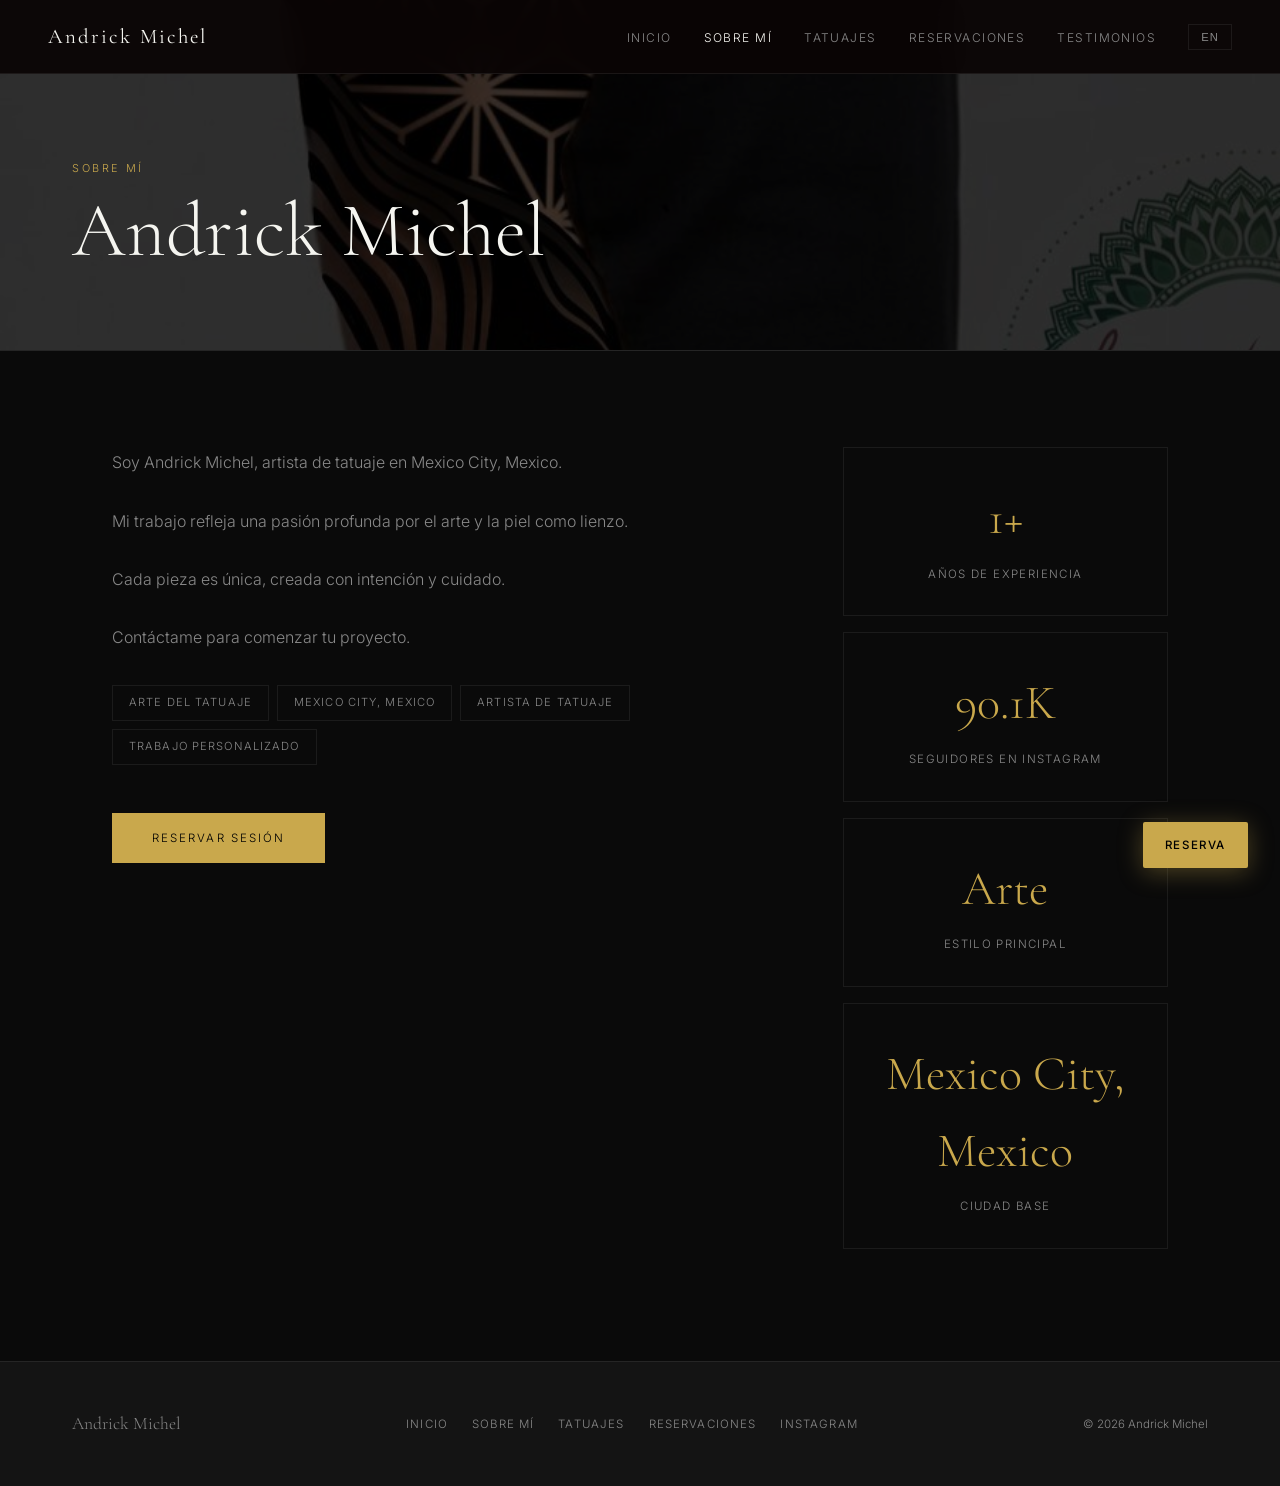
==== about.html @ 080f7cbf "Signature: deploy about.html" ====
<!DOCTYPE html>
<html lang="es">
<head>
  <meta charset="UTF-8">
  <meta name="viewport" content="width=device-width, initial-scale=1.0">
  <title>Sobre M&#xed; &#x2014; Andrick Michel | Tattoo Artist Mexico City, Mexico</title>
  <meta name="description" content="Soy Andrick Michel, artista de tatuaje en Mexico City, Mexico.">
  <link rel="canonical" href="https://bayouwebstudio.github.io/alieninkspiral/about.html">
  <meta property="og:title" content="Sobre M&#xed; &#x2014; Andrick Michel">
  <meta property="og:description" content="Soy Andrick Michel, artista de tatuaje en Mexico City, Mexico.">
  <meta property="og:image" content="https://raw.githubusercontent.com/BayouWebStudio/alieninkspiral/main/img/2.jpg">
  <meta property="og:url" content="https://bayouwebstudio.github.io/alieninkspiral/about.html">
  <meta property="og:type" content="website">
  <link rel="preconnect" href="https://fonts.googleapis.com">
  <link rel="preconnect" href="https://fonts.gstatic.com" crossorigin>
  <link href="https://fonts.googleapis.com/css2?family=Cormorant+Garamond:ital,wght@0,300;0,400;0,600;1,300;1,400&family=Inter:wght@300;400;500&display=swap" rel="stylesheet">
  <style>
    
    :root {
      --black: #0a0a0a;
      --charcoal: #141414;
      --gold: #C9A84C;
      --white: #f5f5f0;
      --dim: #888;
      --border: rgba(255,255,255,0.07);
    }
    *, *::before, *::after { box-sizing: border-box; margin: 0; padding: 0; }
    html { scroll-behavior: smooth; }
    body {
      background: var(--black);
      color: var(--white);
      font-family: 'Inter', sans-serif;
      font-weight: 300;
      line-height: 1.6;
      overflow-x: hidden;
    }
    /* NAV */
    nav {
      position: fixed; top: 0; left: 0; right: 0; z-index: 100;
      display: flex; align-items: center; justify-content: space-between;
      padding: 20px 48px;
      background: rgba(10,5,5,0.92);
      backdrop-filter: blur(12px);
      border-bottom: 1px solid var(--border);
    }
    .nav-logo {
      font-family: 'Cormorant Garamond', Georgia, serif;
      font-size: 1.3rem;
      font-weight: 400;
      letter-spacing: 0.1em;
      color: var(--white);
      text-decoration: none;
    }
    .nav-links { display: flex; gap: 32px; list-style: none; align-items: center; }
    .nav-links a {
      color: var(--dim);
      text-decoration: none;
      font-size: 0.75rem;
      letter-spacing: 0.12em;
      text-transform: uppercase;
      transition: color 0.2s;
    }
    .nav-links a:hover, .nav-links a.active { color: var(--white); }
    .lang-toggle {
      background: none;
      border: 1px solid var(--border);
      color: var(--dim);
      font-size: 0.7rem;
      letter-spacing: 0.1em;
      text-transform: uppercase;
      padding: 6px 12px;
      cursor: pointer;
      transition: all 0.2s;
    }
    .lang-toggle:hover { border-color: var(--gold); color: var(--gold); }
    .hamburger { display: none; background: none; border: none; cursor: pointer; padding: 4px; }
    .hamburger span { display: block; width: 22px; height: 1px; background: var(--white); margin: 5px 0; transition: all 0.3s; }
    .hamburger.open span:nth-child(1) { transform: rotate(45deg) translate(4px, 4px); }
    .hamburger.open span:nth-child(2) { opacity: 0; }
    .hamburger.open span:nth-child(3) { transform: rotate(-45deg) translate(4px, -4px); }
    .mobile-menu {
      display: none; position: fixed; top: 65px; left: 0; right: 0; z-index: 99;
      background: var(--charcoal); padding: 24px 48px; border-bottom: 1px solid var(--border);
    }
    .mobile-menu.open { display: block; }
    .mobile-menu a { display: block; color: var(--white); text-decoration: none; font-size: 0.85rem; letter-spacing: 0.1em; text-transform: uppercase; padding: 12px 0; border-bottom: 1px solid var(--border); }
    /* FLOATING BOOK */
    .book-float {
      position: fixed; bottom: 32px; right: 32px; z-index: 200;
      background: var(--gold); color: #000;
      font-family: 'Inter', sans-serif;
      font-size: 0.72rem; font-weight: 500; letter-spacing: 0.14em; text-transform: uppercase;
      text-decoration: none; padding: 14px 22px; border-radius: 2px;
      box-shadow: 0 4px 24px rgba(201,168,76,0.35);
      transition: transform 0.2s, box-shadow 0.2s;
    }
    .book-float:hover { transform: translateY(-2px); box-shadow: 0 8px 32px rgba(201,168,76,0.5); }
    /* FADE-UP ANIMATIONS */
    .fade-up { opacity: 0; transform: translateY(28px); transition: opacity 0.7s ease, transform 0.7s ease; }
    .fade-up.visible { opacity: 1; transform: translateY(0); }
    /* FOOTER */
    footer {
      background: var(--charcoal); padding: 48px 72px;
      border-top: 1px solid var(--border);
      display: flex; justify-content: space-between; align-items: center;
    }
    .footer-logo { font-family: 'Cormorant Garamond', Georgia, serif; font-size: 1.1rem; color: var(--dim); }
    .footer-links { display: flex; gap: 24px; }
    .footer-links a { color: var(--dim); text-decoration: none; font-size: 0.72rem; letter-spacing: 0.1em; text-transform: uppercase; transition: color 0.2s; }
    .footer-links a:hover { color: var(--white); }
    .footer-copy { color: var(--dim); font-size: 0.72rem; }
    /* SHARED */
    .section-label { font-size: 0.68rem; letter-spacing: 0.24em; text-transform: uppercase; color: var(--gold); margin-bottom: 16px; }
    h2 {
      font-family: 'Cormorant Garamond', Georgia, serif;
      font-size: clamp(2rem, 4vw, 3.2rem);
      font-weight: 400; line-height: 1.1; margin-bottom: 24px;
    }
    .btn-gold {
      display: inline-block; background: var(--gold); color: #000;
      text-decoration: none; font-size: 0.72rem; letter-spacing: 0.18em;
      text-transform: uppercase; padding: 16px 40px;
      transition: opacity 0.2s;
    }
    .btn-gold:hover { opacity: 0.88; }
    .btn-outline {
      display: inline-block; border: 1px solid var(--border); color: var(--white);
      text-decoration: none; font-size: 0.72rem; letter-spacing: 0.18em;
      text-transform: uppercase; padding: 14px 36px;
      transition: border-color 0.2s, color 0.2s;
    }
    .btn-outline:hover { border-color: var(--gold); color: var(--gold); }
    /* MOBILE */
    @media (max-width: 900px) {
      nav { padding: 18px 24px; } .nav-links { display: none; } .hamburger { display: block; }
      footer { flex-direction: column; gap: 24px; padding: 40px 24px; text-align: center; }
    }
    @media (max-width: 600px) {
      footer { padding: 32px 20px; }
    }
  
    .page-hero { padding: 160px 72px 80px; background: var(--charcoal); border-bottom: 1px solid var(--border); position: relative; overflow: hidden; }
    .page-hero-bg { position: absolute; inset: 0; background-image: url('img/2.jpg'); background-size: cover; background-position: center; filter: brightness(0.25); }
    .page-hero-content { position: relative; z-index: 2; }
    .page-eyebrow { font-size: 0.68rem; letter-spacing: 0.24em; text-transform: uppercase; color: var(--gold); margin-bottom: 16px; }
    h1 { font-family: 'Cormorant Garamond', Georgia, serif; font-size: clamp(3rem, 6vw, 5rem); font-weight: 300; line-height: 1; }
    .about-body { padding: 96px 72px; max-width: 1200px; margin: 0 auto; }
    .about-layout { display: grid; grid-template-columns: 2fr 1fr; gap: 80px; align-items: start; }
    .bio-section p { color: var(--dim); line-height: 1.9; margin-bottom: 28px; font-size: 1rem; }
    .stats-section { position: sticky; top: 100px; }
    .stat-card { border: 1px solid var(--border); padding: 32px; margin-bottom: 16px; text-align: center; }
    .stat-big { font-family: 'Cormorant Garamond', Georgia, serif; font-size: 3rem; font-weight: 300; color: var(--gold); }
    .stat-small { font-size: 0.72rem; color: var(--dim); letter-spacing: 0.12em; text-transform: uppercase; margin-top: 8px; }
    .specialty-tags { display: flex; flex-wrap: wrap; gap: 8px; margin-top: 32px; }
    .tag { border: 1px solid var(--border); color: var(--dim); font-size: 0.7rem; letter-spacing: 0.1em; text-transform: uppercase; padding: 8px 16px; }
    @media (max-width: 900px) {
      .page-hero { padding: 120px 24px 60px; }
      .about-body { padding: 60px 24px; }
      .about-layout { grid-template-columns: 1fr; gap: 48px; }
      .stats-section { position: static; }
    }
  </style>
</head>
<body>
  
  <nav>
    <a href="./index.html" class="nav-logo">Andrick Michel</a>
    <ul class="nav-links">
      <li><a href="./index.html" 
        data-en="Inicio" data-es="Inicio">Inicio</a></li>
      <li><a href="./about.html" class="active"
        data-en="About" data-es="Sobre M&#xed;">Sobre M&#xed;</a></li>
      <li><a href="./tattoos.html" 
        data-en="Tattoos" data-es="Tatuajes">Tatuajes</a></li>
      <li><a href="./booking.html" 
        data-en="Booking" data-es="Reservaciones">Reservaciones</a></li>
      <li><a href="./testimonials.html" 
        data-en="Reviews" data-es="Testimonios">Testimonios</a></li>
      <li><button class="lang-toggle" onclick="toggleLang()">EN</button></li>
    </ul>
    <button class="hamburger" aria-label="Menu" onclick="this.classList.toggle('open');document.querySelector('.mobile-menu').classList.toggle('open')">
      <span></span><span></span><span></span>
    </button>
  </nav>
  <div class="mobile-menu">
    <a href="./index.html" data-en="Home" data-es="Inicio">Inicio</a>
    <a href="./about.html" data-en="About" data-es="Sobre M&#xed;">Sobre M&#xed;</a>
    <a href="./tattoos.html" data-en="Tattoos" data-es="Tatuajes">Tatuajes</a>
    <a href="./booking.html" data-en="Booking" data-es="Reservaciones">Reservaciones</a>
    <a href="./testimonials.html" data-en="Reviews" data-es="Testimonios">Testimonios</a>
  </div>
  <a href="./booking.html" class="book-float">Reserva</a>

  <section class="page-hero">
    <div class="page-hero-bg"></div>
    <div class="page-hero-content">
      <p class="page-eyebrow fade-up" data-en="About" data-es="Sobre M&#xed;">Sobre M&#xed;</p>
      <h1 class="fade-up">Andrick Michel</h1>
    </div>
  </section>

  <div class="about-body">
    <div class="about-layout">
      <div class="bio-section">
        <p class="fade-up">Soy Andrick Michel, artista de tatuaje en Mexico City, Mexico.</p>
        <p class="fade-up">Mi trabajo refleja una pasi&#xf3;n profunda por el arte y la piel como lienzo.</p>
        <p class="fade-up">Cada pieza es &#xfa;nica, creada con intenci&#xf3;n y cuidado.</p>
        <p class="fade-up">Cont&#xe1;ctame para comenzar tu proyecto.</p>
        <div class="specialty-tags fade-up">
          <span class="tag">Arte del Tatuaje</span>
          <span class="tag">Mexico City, Mexico</span>
          <span class="tag" data-en="Tattoo Artist" data-es="Artista de Tatuaje">Artista de Tatuaje</span>
          <span class="tag" data-en="Custom Work" data-es="Trabajo Personalizado">Trabajo Personalizado</span>
        </div>
        <a href="./booking.html" class="btn-gold" style="margin-top:48px;" data-en="Reservar Sesi&#xf3;n" data-es="Reservar Sesi&#xf3;n">Reservar Sesi&#xf3;n</a>
      </div>
      <div class="stats-section">
        <div class="stat-card fade-up">
          <div class="stat-big">1+</div>
          <div class="stat-small" data-en="Years of Experience" data-es="A&#xf1;os de Experiencia">A&#xf1;os de Experiencia</div>
        </div>
        <div class="stat-card fade-up">
          <div class="stat-big">90.1K</div>
          <div class="stat-small" data-en="Instagram Followers" data-es="Seguidores en Instagram">Seguidores en Instagram</div>
        </div>
        <div class="stat-card fade-up">
          <div class="stat-big">Arte</div>
          <div class="stat-small" data-en="Primary Style" data-es="Estilo Principal">Estilo Principal</div>
        </div>
        <div class="stat-card fade-up">
          <div class="stat-big">Mexico City, Mexico</div>
          <div class="stat-small" data-en="Base City" data-es="Ciudad Base">Ciudad Base</div>
        </div>
      </div>
    </div>
  </div>

  
  <footer>
    <div class="footer-logo">Andrick Michel</div>
    <div class="footer-links">
      <a href="./index.html">Inicio</a>
      <a href="./about.html">Sobre M&#xed;</a>
      <a href="./tattoos.html">Tatuajes</a>
      <a href="./booking.html">Reservaciones</a>
      <a href="https://www.instagram.com/alieninkspiral" target="_blank" rel="noopener">Instagram</a>
      
    </div>
    <div class="footer-copy">&#xa9; 2026 Andrick Michel</div>
  </footer>
  
  <script>
    const LANG = { default: 'es', current: 'es' };
    function toggleLang() {
      LANG.current = LANG.current === 'es' ? 'en' : 'es';
      document.querySelectorAll('[data-es][data-en]').forEach(el => {
        el.textContent = el.getAttribute('data-' + LANG.current) || el.textContent;
      });
      document.querySelectorAll('[data-es-href][data-en-href]').forEach(el => {
        el.setAttribute('href', el.getAttribute('data-' + LANG.current + '-href') || el.getAttribute('href'));
      });
    }
    // Fade-up on scroll
    const obs = new IntersectionObserver((entries) => {
      entries.forEach(e => { if (e.isIntersecting) { e.target.classList.add('visible'); obs.unobserve(e.target); } });
    }, { threshold: 0.12 });
    document.querySelectorAll('.fade-up').forEach(el => obs.observe(el));
  </script>
</body>
</html>
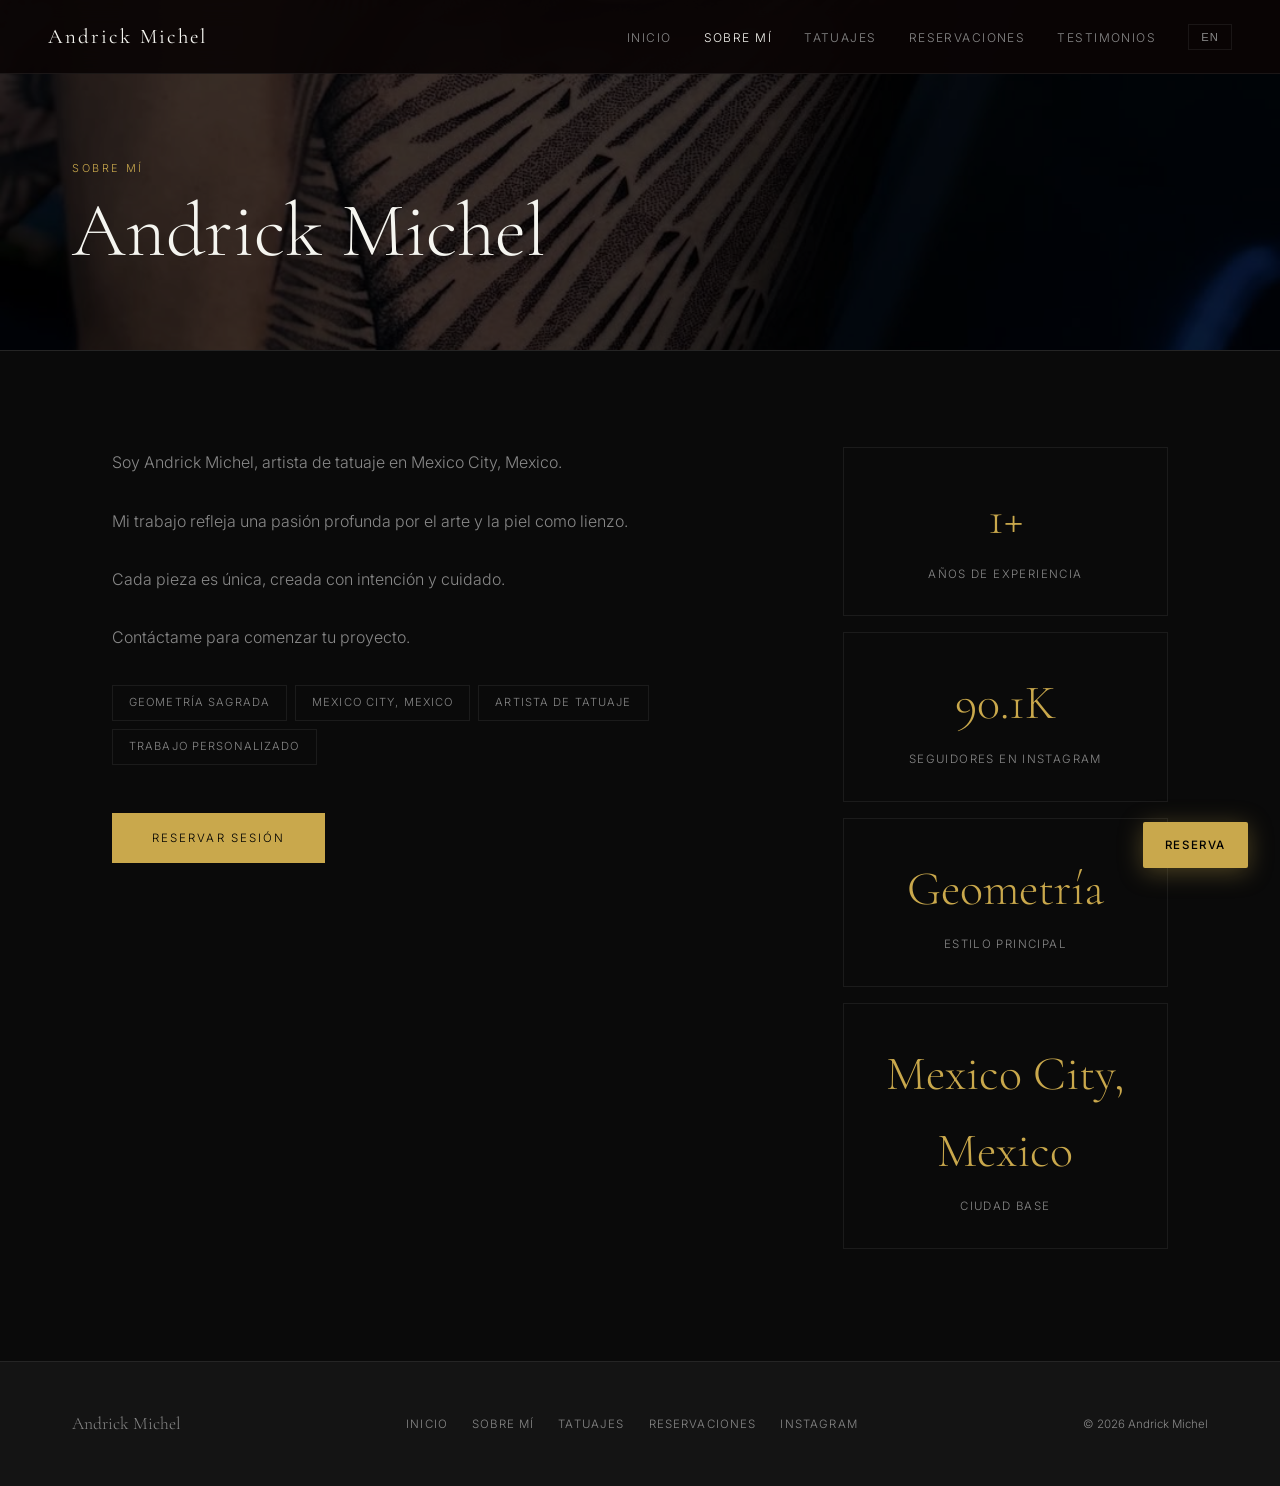
==== commit 5e2468be: "Signature: deploy about.html" ====
--- a/about.html
+++ b/about.html
@@ -207,7 +207,7 @@
         <p class="fade-up">Cada pieza es &#xfa;nica, creada con intenci&#xf3;n y cuidado.</p>
         <p class="fade-up">Cont&#xe1;ctame para comenzar tu proyecto.</p>
         <div class="specialty-tags fade-up">
-          <span class="tag">Arte del Tatuaje</span>
+          <span class="tag">Geometr&#xed;a Sagrada</span>
           <span class="tag">Mexico City, Mexico</span>
           <span class="tag" data-en="Tattoo Artist" data-es="Artista de Tatuaje">Artista de Tatuaje</span>
           <span class="tag" data-en="Custom Work" data-es="Trabajo Personalizado">Trabajo Personalizado</span>
@@ -224,7 +224,7 @@
           <div class="stat-small" data-en="Instagram Followers" data-es="Seguidores en Instagram">Seguidores en Instagram</div>
         </div>
         <div class="stat-card fade-up">
-          <div class="stat-big">Arte</div>
+          <div class="stat-big">Geometr&#xed;a</div>
           <div class="stat-small" data-en="Primary Style" data-es="Estilo Principal">Estilo Principal</div>
         </div>
         <div class="stat-card fade-up">
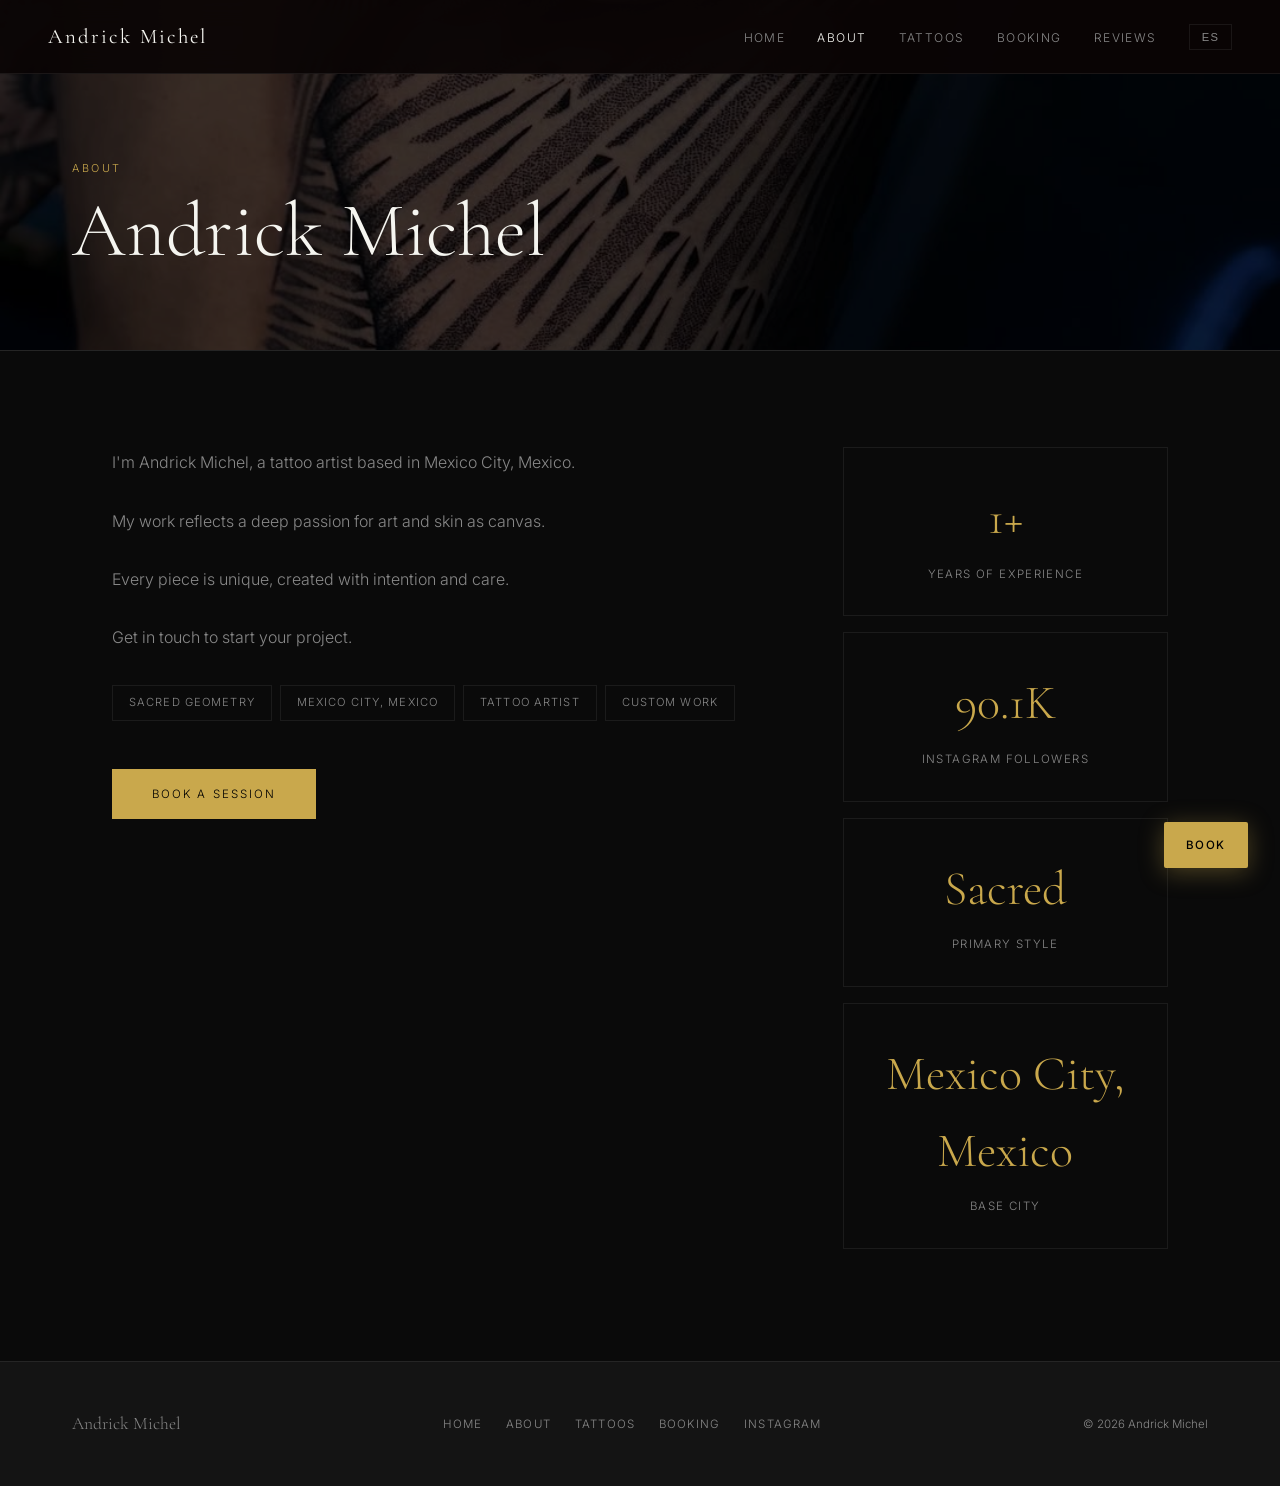
==== commit 9235c9e8: "Signature: deploy about.html" ====
--- a/about.html
+++ b/about.html
@@ -1,13 +1,13 @@
 <!DOCTYPE html>
-<html lang="es">
+<html lang="en">
 <head>
   <meta charset="UTF-8">
   <meta name="viewport" content="width=device-width, initial-scale=1.0">
-  <title>Sobre M&#xed; &#x2014; Andrick Michel | Tattoo Artist Mexico City, Mexico</title>
-  <meta name="description" content="Soy Andrick Michel, artista de tatuaje en Mexico City, Mexico.">
+  <title>About &#x2014; Andrick Michel | Tattoo Artist Mexico City, Mexico</title>
+  <meta name="description" content="I'm Andrick Michel, a tattoo artist based in Mexico City, Mexico.">
   <link rel="canonical" href="https://bayouwebstudio.github.io/alieninkspiral/about.html">
-  <meta property="og:title" content="Sobre M&#xed; &#x2014; Andrick Michel">
-  <meta property="og:description" content="Soy Andrick Michel, artista de tatuaje en Mexico City, Mexico.">
+  <meta property="og:title" content="About &#x2014; Andrick Michel">
+  <meta property="og:description" content="I'm Andrick Michel, a tattoo artist based in Mexico City, Mexico.">
   <meta property="og:image" content="https://raw.githubusercontent.com/BayouWebStudio/alieninkspiral/main/img/2.jpg">
   <meta property="og:url" content="https://bayouwebstudio.github.io/alieninkspiral/about.html">
   <meta property="og:type" content="website">
@@ -167,34 +167,34 @@
     <a href="./index.html" class="nav-logo">Andrick Michel</a>
     <ul class="nav-links">
       <li><a href="./index.html" 
-        data-en="Inicio" data-es="Inicio">Inicio</a></li>
+        data-en="Home" data-es="Home">Home</a></li>
       <li><a href="./about.html" class="active"
-        data-en="About" data-es="Sobre M&#xed;">Sobre M&#xed;</a></li>
+        data-en="About" data-es="Sobre M&#xed;">About</a></li>
       <li><a href="./tattoos.html" 
-        data-en="Tattoos" data-es="Tatuajes">Tatuajes</a></li>
+        data-en="Tattoos" data-es="Tatuajes">Tattoos</a></li>
       <li><a href="./booking.html" 
-        data-en="Booking" data-es="Reservaciones">Reservaciones</a></li>
+        data-en="Booking" data-es="Reservaciones">Booking</a></li>
       <li><a href="./testimonials.html" 
-        data-en="Reviews" data-es="Testimonios">Testimonios</a></li>
-      <li><button class="lang-toggle" onclick="toggleLang()">EN</button></li>
+        data-en="Reviews" data-es="Testimonios">Reviews</a></li>
+      <li><button class="lang-toggle" onclick="toggleLang()">ES</button></li>
     </ul>
     <button class="hamburger" aria-label="Menu" onclick="this.classList.toggle('open');document.querySelector('.mobile-menu').classList.toggle('open')">
       <span></span><span></span><span></span>
     </button>
   </nav>
   <div class="mobile-menu">
-    <a href="./index.html" data-en="Home" data-es="Inicio">Inicio</a>
-    <a href="./about.html" data-en="About" data-es="Sobre M&#xed;">Sobre M&#xed;</a>
-    <a href="./tattoos.html" data-en="Tattoos" data-es="Tatuajes">Tatuajes</a>
-    <a href="./booking.html" data-en="Booking" data-es="Reservaciones">Reservaciones</a>
-    <a href="./testimonials.html" data-en="Reviews" data-es="Testimonios">Testimonios</a>
+    <a href="./index.html" data-en="Home" data-es="Inicio">Home</a>
+    <a href="./about.html" data-en="About" data-es="Sobre M&#xed;">About</a>
+    <a href="./tattoos.html" data-en="Tattoos" data-es="Tatuajes">Tattoos</a>
+    <a href="./booking.html" data-en="Booking" data-es="Reservaciones">Booking</a>
+    <a href="./testimonials.html" data-en="Reviews" data-es="Testimonios">Reviews</a>
   </div>
-  <a href="./booking.html" class="book-float">Reserva</a>
+  <a href="./booking.html" class="book-float">Book</a>
 
   <section class="page-hero">
     <div class="page-hero-bg"></div>
     <div class="page-hero-content">
-      <p class="page-eyebrow fade-up" data-en="About" data-es="Sobre M&#xed;">Sobre M&#xed;</p>
+      <p class="page-eyebrow fade-up" data-en="About" data-es="Sobre M&#xed;">About</p>
       <h1 class="fade-up">Andrick Michel</h1>
     </div>
   </section>
@@ -202,34 +202,34 @@
   <div class="about-body">
     <div class="about-layout">
       <div class="bio-section">
-        <p class="fade-up">Soy Andrick Michel, artista de tatuaje en Mexico City, Mexico.</p>
-        <p class="fade-up">Mi trabajo refleja una pasi&#xf3;n profunda por el arte y la piel como lienzo.</p>
-        <p class="fade-up">Cada pieza es &#xfa;nica, creada con intenci&#xf3;n y cuidado.</p>
-        <p class="fade-up">Cont&#xe1;ctame para comenzar tu proyecto.</p>
+        <p class="fade-up">I'm Andrick Michel, a tattoo artist based in Mexico City, Mexico.</p>
+        <p class="fade-up">My work reflects a deep passion for art and skin as canvas.</p>
+        <p class="fade-up">Every piece is unique, created with intention and care.</p>
+        <p class="fade-up">Get in touch to start your project.</p>
         <div class="specialty-tags fade-up">
-          <span class="tag">Geometr&#xed;a Sagrada</span>
+          <span class="tag">Sacred Geometry</span>
           <span class="tag">Mexico City, Mexico</span>
-          <span class="tag" data-en="Tattoo Artist" data-es="Artista de Tatuaje">Artista de Tatuaje</span>
-          <span class="tag" data-en="Custom Work" data-es="Trabajo Personalizado">Trabajo Personalizado</span>
-        </div>
-        <a href="./booking.html" class="btn-gold" style="margin-top:48px;" data-en="Reservar Sesi&#xf3;n" data-es="Reservar Sesi&#xf3;n">Reservar Sesi&#xf3;n</a>
+          <span class="tag" data-en="Tattoo Artist" data-es="Artista de Tatuaje">Tattoo Artist</span>
+          <span class="tag" data-en="Custom Work" data-es="Trabajo Personalizado">Custom Work</span>
+        </div>
+        <a href="./booking.html" class="btn-gold" style="margin-top:48px;" data-en="Book a Session" data-es="Reservar Sesi&#xf3;n">Book a Session</a>
       </div>
       <div class="stats-section">
         <div class="stat-card fade-up">
           <div class="stat-big">1+</div>
-          <div class="stat-small" data-en="Years of Experience" data-es="A&#xf1;os de Experiencia">A&#xf1;os de Experiencia</div>
+          <div class="stat-small" data-en="Years of Experience" data-es="A&#xf1;os de Experiencia">Years of Experience</div>
         </div>
         <div class="stat-card fade-up">
           <div class="stat-big">90.1K</div>
-          <div class="stat-small" data-en="Instagram Followers" data-es="Seguidores en Instagram">Seguidores en Instagram</div>
-        </div>
-        <div class="stat-card fade-up">
-          <div class="stat-big">Geometr&#xed;a</div>
-          <div class="stat-small" data-en="Primary Style" data-es="Estilo Principal">Estilo Principal</div>
+          <div class="stat-small" data-en="Instagram Followers" data-es="Seguidores en Instagram">Instagram Followers</div>
+        </div>
+        <div class="stat-card fade-up">
+          <div class="stat-big">Sacred</div>
+          <div class="stat-small" data-en="Primary Style" data-es="Estilo Principal">Primary Style</div>
         </div>
         <div class="stat-card fade-up">
           <div class="stat-big">Mexico City, Mexico</div>
-          <div class="stat-small" data-en="Base City" data-es="Ciudad Base">Ciudad Base</div>
+          <div class="stat-small" data-en="Base City" data-es="Ciudad Base">Base City</div>
         </div>
       </div>
     </div>
@@ -239,10 +239,10 @@
   <footer>
     <div class="footer-logo">Andrick Michel</div>
     <div class="footer-links">
-      <a href="./index.html">Inicio</a>
-      <a href="./about.html">Sobre M&#xed;</a>
-      <a href="./tattoos.html">Tatuajes</a>
-      <a href="./booking.html">Reservaciones</a>
+      <a href="./index.html">Home</a>
+      <a href="./about.html">About</a>
+      <a href="./tattoos.html">Tattoos</a>
+      <a href="./booking.html">Booking</a>
       <a href="https://www.instagram.com/alieninkspiral" target="_blank" rel="noopener">Instagram</a>
       
     </div>
@@ -250,7 +250,7 @@
   </footer>
   
   <script>
-    const LANG = { default: 'es', current: 'es' };
+    const LANG = { default: 'en', current: 'en' };
     function toggleLang() {
       LANG.current = LANG.current === 'es' ? 'en' : 'es';
       document.querySelectorAll('[data-es][data-en]').forEach(el => {
@@ -260,6 +260,13 @@
         el.setAttribute('href', el.getAttribute('data-' + LANG.current + '-href') || el.getAttribute('href'));
       });
     }
+    // Apply language on page load
+    document.addEventListener('DOMContentLoaded', function() {
+      document.querySelectorAll('[data-es][data-en]').forEach(el => {
+        el.textContent = el.getAttribute('data-' + LANG.current) || el.textContent;
+      });
+    });
+
     // Fade-up on scroll
     const obs = new IntersectionObserver((entries) => {
       entries.forEach(e => { if (e.isIntersecting) { e.target.classList.add('visible'); obs.unobserve(e.target); } });
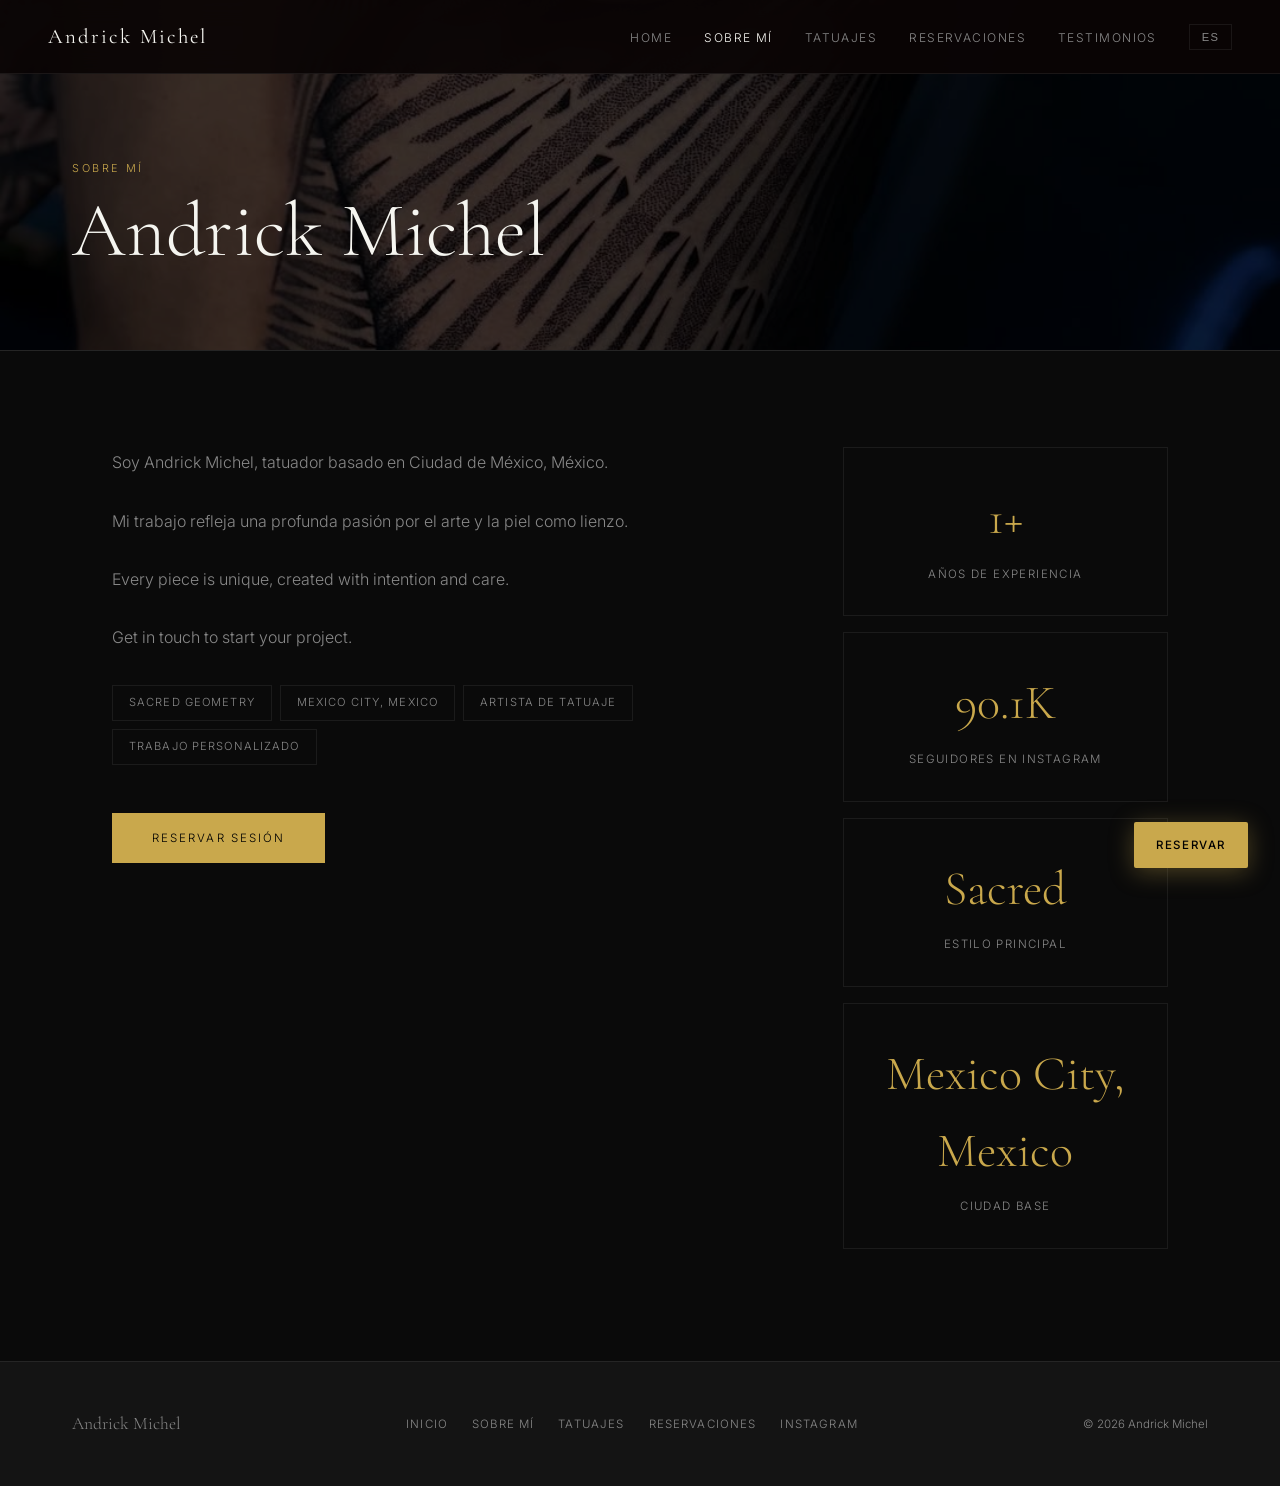
==== commit 494711cb: "Full Spanish translation — all 5 pages, first pass complete" ====
--- a/about.html
+++ b/about.html
@@ -1,13 +1,13 @@
 <!DOCTYPE html>
-<html lang="en">
+<html lang="es">
 <head>
   <meta charset="UTF-8">
   <meta name="viewport" content="width=device-width, initial-scale=1.0">
-  <title>About &#x2014; Andrick Michel | Tattoo Artist Mexico City, Mexico</title>
-  <meta name="description" content="I'm Andrick Michel, a tattoo artist based in Mexico City, Mexico.">
+  <title>About &#x2014; Andrick Michel | Tatuador Ciudad de México, México</title>
+  <meta name="description" content="Soy Andrick Michel, tatuador basado en Ciudad de México, México.">
   <link rel="canonical" href="https://bayouwebstudio.github.io/alieninkspiral/about.html">
   <meta property="og:title" content="About &#x2014; Andrick Michel">
-  <meta property="og:description" content="I'm Andrick Michel, a tattoo artist based in Mexico City, Mexico.">
+  <meta property="og:description" content="Soy Andrick Michel, tatuador basado en Ciudad de México, México.">
   <meta property="og:image" content="https://raw.githubusercontent.com/BayouWebStudio/alieninkspiral/main/img/2.jpg">
   <meta property="og:url" content="https://bayouwebstudio.github.io/alieninkspiral/about.html">
   <meta property="og:type" content="website">
@@ -167,13 +167,13 @@
     <a href="./index.html" class="nav-logo">Andrick Michel</a>
     <ul class="nav-links">
       <li><a href="./index.html" 
-        data-en="Home" data-es="Home">Home</a></li>
+        data-en="Home" data-es="Home">Inicio</a></li>
       <li><a href="./about.html" class="active"
-        data-en="About" data-es="Sobre M&#xed;">About</a></li>
+        data-en="About" data-es="Sobre M&#xed;">Sobre Mí</a></li>
       <li><a href="./tattoos.html" 
-        data-en="Tattoos" data-es="Tatuajes">Tattoos</a></li>
+        data-en="Tattoos" data-es="Tatuajes">Tatuajes</a></li>
       <li><a href="./booking.html" 
-        data-en="Booking" data-es="Reservaciones">Booking</a></li>
+        data-en="Booking" data-es="Reservaciones">Reservaciones</a></li>
       <li><a href="./testimonials.html" 
         data-en="Reviews" data-es="Testimonios">Reviews</a></li>
       <li><button class="lang-toggle" onclick="toggleLang()">ES</button></li>
@@ -183,18 +183,18 @@
     </button>
   </nav>
   <div class="mobile-menu">
-    <a href="./index.html" data-en="Home" data-es="Inicio">Home</a>
-    <a href="./about.html" data-en="About" data-es="Sobre M&#xed;">About</a>
-    <a href="./tattoos.html" data-en="Tattoos" data-es="Tatuajes">Tattoos</a>
-    <a href="./booking.html" data-en="Booking" data-es="Reservaciones">Booking</a>
+    <a href="./index.html" data-en="Home" data-es="Inicio">Inicio</a>
+    <a href="./about.html" data-en="About" data-es="Sobre M&#xed;">Sobre Mí</a>
+    <a href="./tattoos.html" data-en="Tattoos" data-es="Tatuajes">Tatuajes</a>
+    <a href="./booking.html" data-en="Booking" data-es="Reservaciones">Reservaciones</a>
     <a href="./testimonials.html" data-en="Reviews" data-es="Testimonios">Reviews</a>
   </div>
-  <a href="./booking.html" class="book-float">Book</a>
+  <a href="./booking.html" class="book-float">Reservar</a>
 
   <section class="page-hero">
     <div class="page-hero-bg"></div>
     <div class="page-hero-content">
-      <p class="page-eyebrow fade-up" data-en="About" data-es="Sobre M&#xed;">About</p>
+      <p class="page-eyebrow fade-up" data-en="About" data-es="Sobre M&#xed;">Sobre Mí</p>
       <h1 class="fade-up">Andrick Michel</h1>
     </div>
   </section>
@@ -202,22 +202,22 @@
   <div class="about-body">
     <div class="about-layout">
       <div class="bio-section">
-        <p class="fade-up">I'm Andrick Michel, a tattoo artist based in Mexico City, Mexico.</p>
-        <p class="fade-up">My work reflects a deep passion for art and skin as canvas.</p>
+        <p class="fade-up">Soy Andrick Michel, tatuador basado en Ciudad de México, México.</p>
+        <p class="fade-up">Mi trabajo refleja una profunda pasión por el arte y la piel como lienzo.</p>
         <p class="fade-up">Every piece is unique, created with intention and care.</p>
         <p class="fade-up">Get in touch to start your project.</p>
         <div class="specialty-tags fade-up">
           <span class="tag">Sacred Geometry</span>
           <span class="tag">Mexico City, Mexico</span>
-          <span class="tag" data-en="Tattoo Artist" data-es="Artista de Tatuaje">Tattoo Artist</span>
-          <span class="tag" data-en="Custom Work" data-es="Trabajo Personalizado">Custom Work</span>
-        </div>
-        <a href="./booking.html" class="btn-gold" style="margin-top:48px;" data-en="Book a Session" data-es="Reservar Sesi&#xf3;n">Book a Session</a>
+          <span class="tag" data-en="Tattoo Artist" data-es="Artista de Tatuaje">Tatuador</span>
+          <span class="tag" data-en="Custom Work" data-es="Trabajo Personalizado">Trabajo Personalizado</span>
+        </div>
+        <a href="./booking.html" class="btn-gold" style="margin-top:48px;" data-en="Reservar Sesión" data-es="Reservar Sesi&#xf3;n">Reservar Sesión</a>
       </div>
       <div class="stats-section">
         <div class="stat-card fade-up">
           <div class="stat-big">1+</div>
-          <div class="stat-small" data-en="Years of Experience" data-es="A&#xf1;os de Experiencia">Years of Experience</div>
+          <div class="stat-small" data-en="Años de Experiencia" data-es="A&#xf1;os de Experiencia">Años de Experiencia</div>
         </div>
         <div class="stat-card fade-up">
           <div class="stat-big">90.1K</div>
@@ -239,10 +239,10 @@
   <footer>
     <div class="footer-logo">Andrick Michel</div>
     <div class="footer-links">
-      <a href="./index.html">Home</a>
-      <a href="./about.html">About</a>
-      <a href="./tattoos.html">Tattoos</a>
-      <a href="./booking.html">Booking</a>
+      <a href="./index.html">Inicio</a>
+      <a href="./about.html">Sobre Mí</a>
+      <a href="./tattoos.html">Tatuajes</a>
+      <a href="./booking.html">Reservaciones</a>
       <a href="https://www.instagram.com/alieninkspiral" target="_blank" rel="noopener">Instagram</a>
       
     </div>
@@ -250,7 +250,7 @@
   </footer>
   
   <script>
-    const LANG = { default: 'en', current: 'en' };
+    const LANG = { default: 'es', current: 'es' };
     function toggleLang() {
       LANG.current = LANG.current === 'es' ? 'en' : 'es';
       document.querySelectorAll('[data-es][data-en]').forEach(el => {
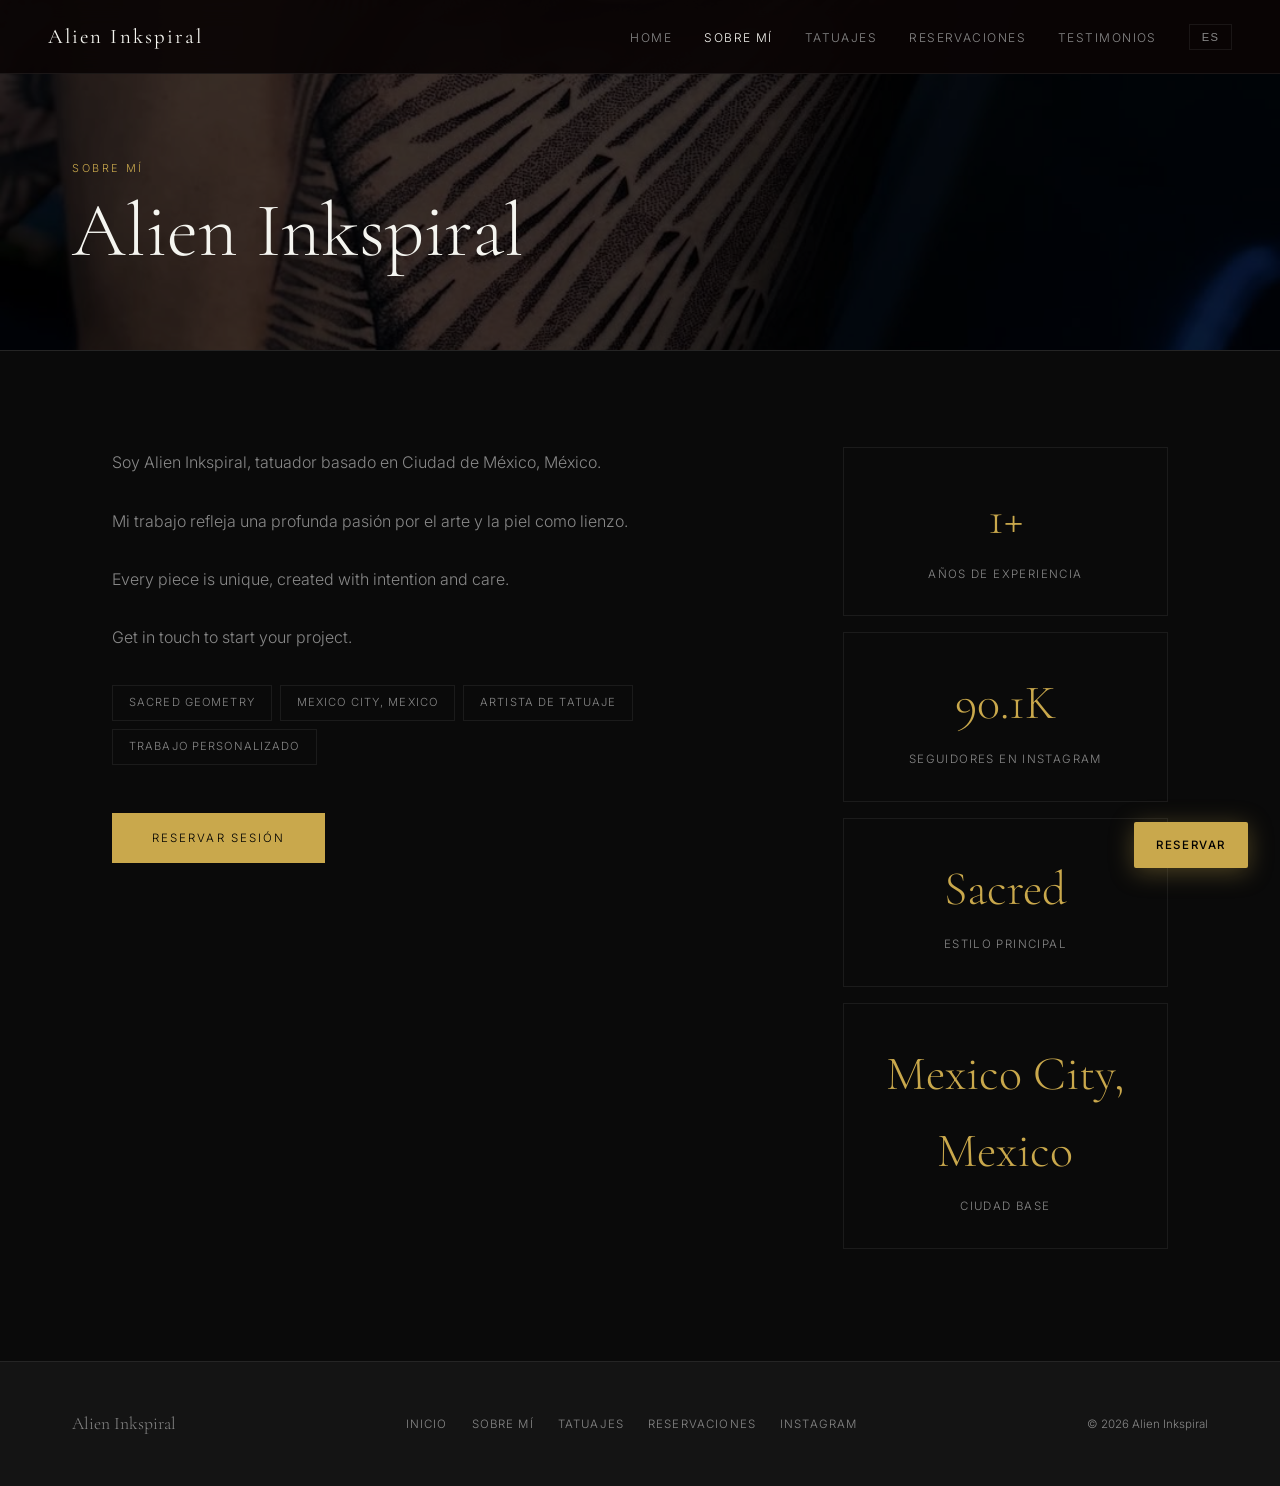
==== commit 9862482b: "Fix gallery to 20 images, rename to Alien Inkspiral, fix English strings" ====
--- a/about.html
+++ b/about.html
@@ -3,11 +3,11 @@
 <head>
   <meta charset="UTF-8">
   <meta name="viewport" content="width=device-width, initial-scale=1.0">
-  <title>About &#x2014; Andrick Michel | Tatuador Ciudad de México, México</title>
-  <meta name="description" content="Soy Andrick Michel, tatuador basado en Ciudad de México, México.">
+  <title>About &#x2014; Alien Inkspiral | Tatuador Ciudad de México, México</title>
+  <meta name="description" content="Soy Alien Inkspiral, tatuador basado en Ciudad de México, México.">
   <link rel="canonical" href="https://bayouwebstudio.github.io/alieninkspiral/about.html">
-  <meta property="og:title" content="About &#x2014; Andrick Michel">
-  <meta property="og:description" content="Soy Andrick Michel, tatuador basado en Ciudad de México, México.">
+  <meta property="og:title" content="About &#x2014; Alien Inkspiral">
+  <meta property="og:description" content="Soy Alien Inkspiral, tatuador basado en Ciudad de México, México.">
   <meta property="og:image" content="https://raw.githubusercontent.com/BayouWebStudio/alieninkspiral/main/img/2.jpg">
   <meta property="og:url" content="https://bayouwebstudio.github.io/alieninkspiral/about.html">
   <meta property="og:type" content="website">
@@ -164,7 +164,7 @@
 <body>
   
   <nav>
-    <a href="./index.html" class="nav-logo">Andrick Michel</a>
+    <a href="./index.html" class="nav-logo">Alien Inkspiral</a>
     <ul class="nav-links">
       <li><a href="./index.html" 
         data-en="Home" data-es="Home">Inicio</a></li>
@@ -195,14 +195,14 @@
     <div class="page-hero-bg"></div>
     <div class="page-hero-content">
       <p class="page-eyebrow fade-up" data-en="About" data-es="Sobre M&#xed;">Sobre Mí</p>
-      <h1 class="fade-up">Andrick Michel</h1>
+      <h1 class="fade-up">Alien Inkspiral</h1>
     </div>
   </section>
 
   <div class="about-body">
     <div class="about-layout">
       <div class="bio-section">
-        <p class="fade-up">Soy Andrick Michel, tatuador basado en Ciudad de México, México.</p>
+        <p class="fade-up">Soy Alien Inkspiral, tatuador basado en Ciudad de México, México.</p>
         <p class="fade-up">Mi trabajo refleja una profunda pasión por el arte y la piel como lienzo.</p>
         <p class="fade-up">Every piece is unique, created with intention and care.</p>
         <p class="fade-up">Get in touch to start your project.</p>
@@ -237,7 +237,7 @@
 
   
   <footer>
-    <div class="footer-logo">Andrick Michel</div>
+    <div class="footer-logo">Alien Inkspiral</div>
     <div class="footer-links">
       <a href="./index.html">Inicio</a>
       <a href="./about.html">Sobre Mí</a>
@@ -246,7 +246,7 @@
       <a href="https://www.instagram.com/alieninkspiral" target="_blank" rel="noopener">Instagram</a>
       
     </div>
-    <div class="footer-copy">&#xa9; 2026 Andrick Michel</div>
+    <div class="footer-copy">&#xa9; 2026 Alien Inkspiral</div>
   </footer>
   
   <script>
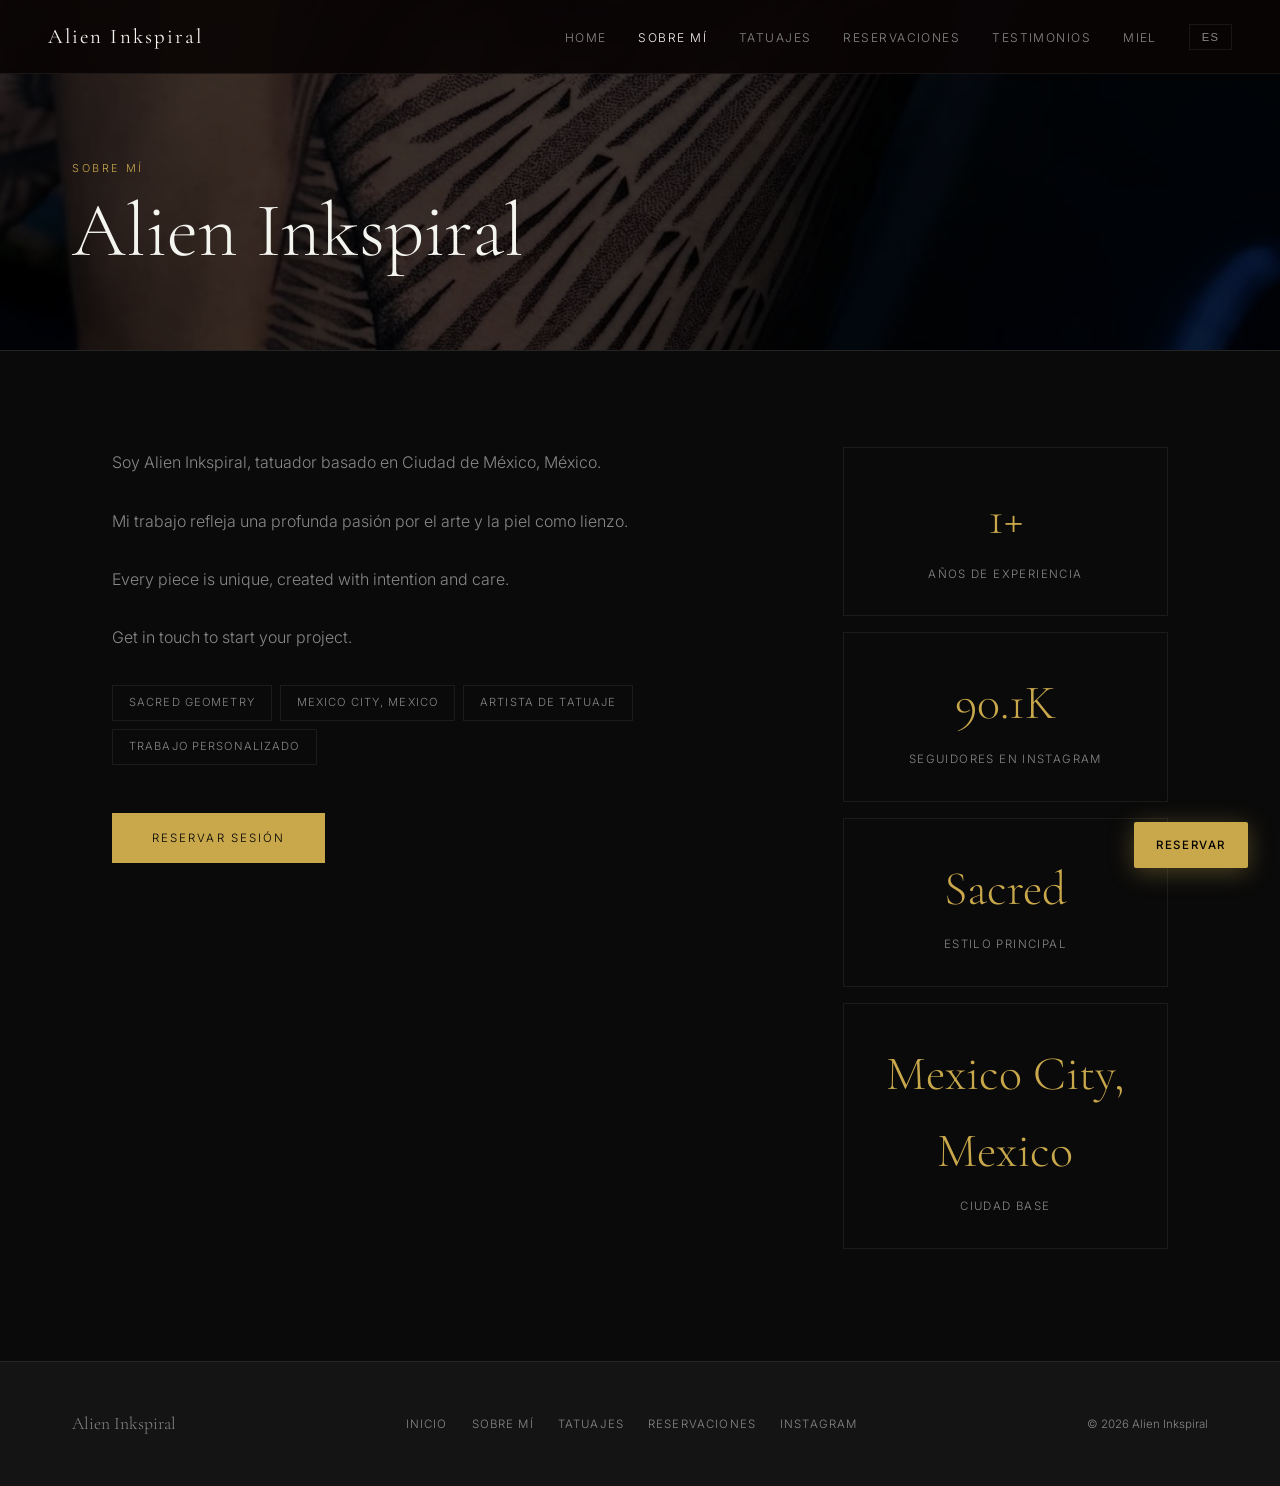
==== commit c7198c26: "Add Miel to nav, fix Reviews→Testimonios, reduce dead space" ====
--- a/about.html
+++ b/about.html
@@ -175,7 +175,8 @@
       <li><a href="./booking.html" 
         data-en="Booking" data-es="Reservaciones">Reservaciones</a></li>
       <li><a href="./testimonials.html" 
-        data-en="Reviews" data-es="Testimonios">Reviews</a></li>
+        data-en="Reviews" data-es="Testimonios">Testimonios</a></li>
+      <li><a href="./honey.html" data-en="Honey" data-es="Miel">Miel</a></li>
       <li><button class="lang-toggle" onclick="toggleLang()">ES</button></li>
     </ul>
     <button class="hamburger" aria-label="Menu" onclick="this.classList.toggle('open');document.querySelector('.mobile-menu').classList.toggle('open')">
@@ -187,7 +188,7 @@
     <a href="./about.html" data-en="About" data-es="Sobre M&#xed;">Sobre Mí</a>
     <a href="./tattoos.html" data-en="Tattoos" data-es="Tatuajes">Tatuajes</a>
     <a href="./booking.html" data-en="Booking" data-es="Reservaciones">Reservaciones</a>
-    <a href="./testimonials.html" data-en="Reviews" data-es="Testimonios">Reviews</a>
+    <a href="./testimonials.html" data-en="Reviews" data-es="Testimonios">Testimonios</a>
   </div>
   <a href="./booking.html" class="book-float">Reservar</a>
 
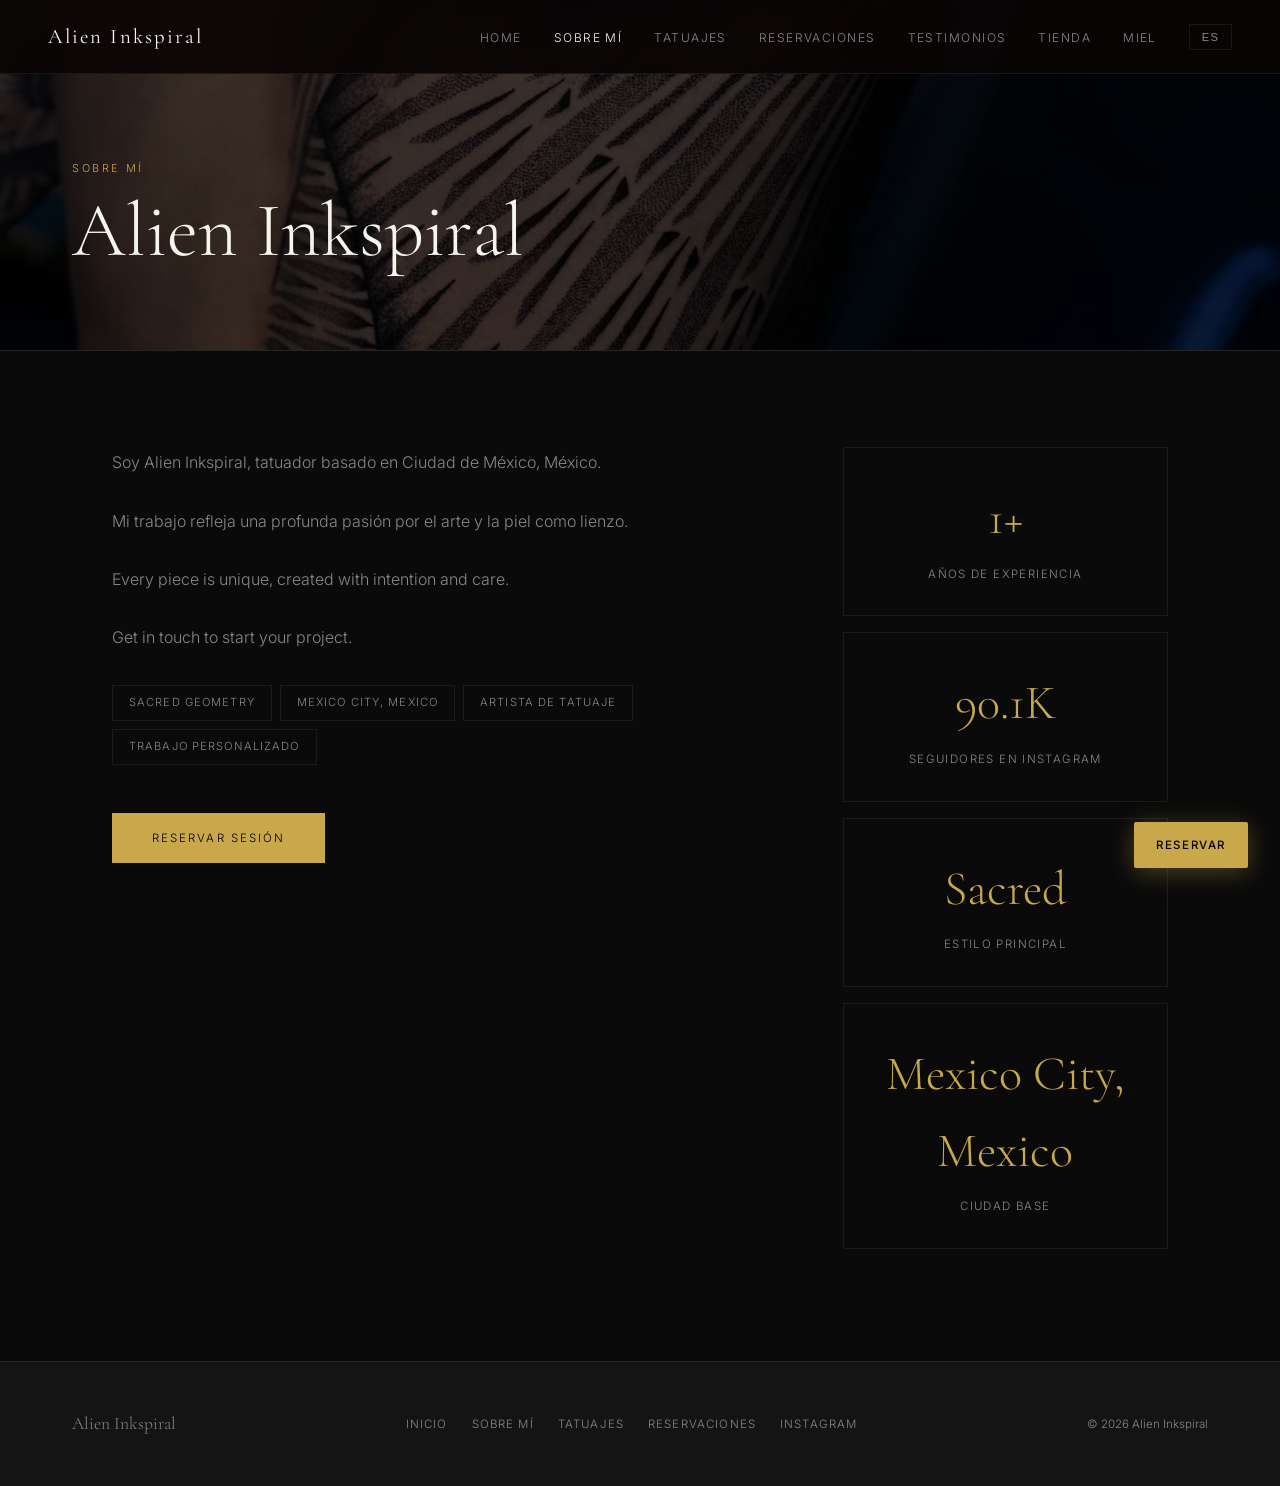
==== commit f752fcfd: "Add store coming soon page, preview section, Tienda in nav all pages" ====
--- a/about.html
+++ b/about.html
@@ -176,6 +176,7 @@
         data-en="Booking" data-es="Reservaciones">Reservaciones</a></li>
       <li><a href="./testimonials.html" 
         data-en="Reviews" data-es="Testimonios">Testimonios</a></li>
+      <li><a href="./store.html" data-en="Store" data-es="Tienda">Tienda</a></li>
       <li><a href="./honey.html" data-en="Honey" data-es="Miel">Miel</a></li>
       <li><button class="lang-toggle" onclick="toggleLang()">ES</button></li>
     </ul>
